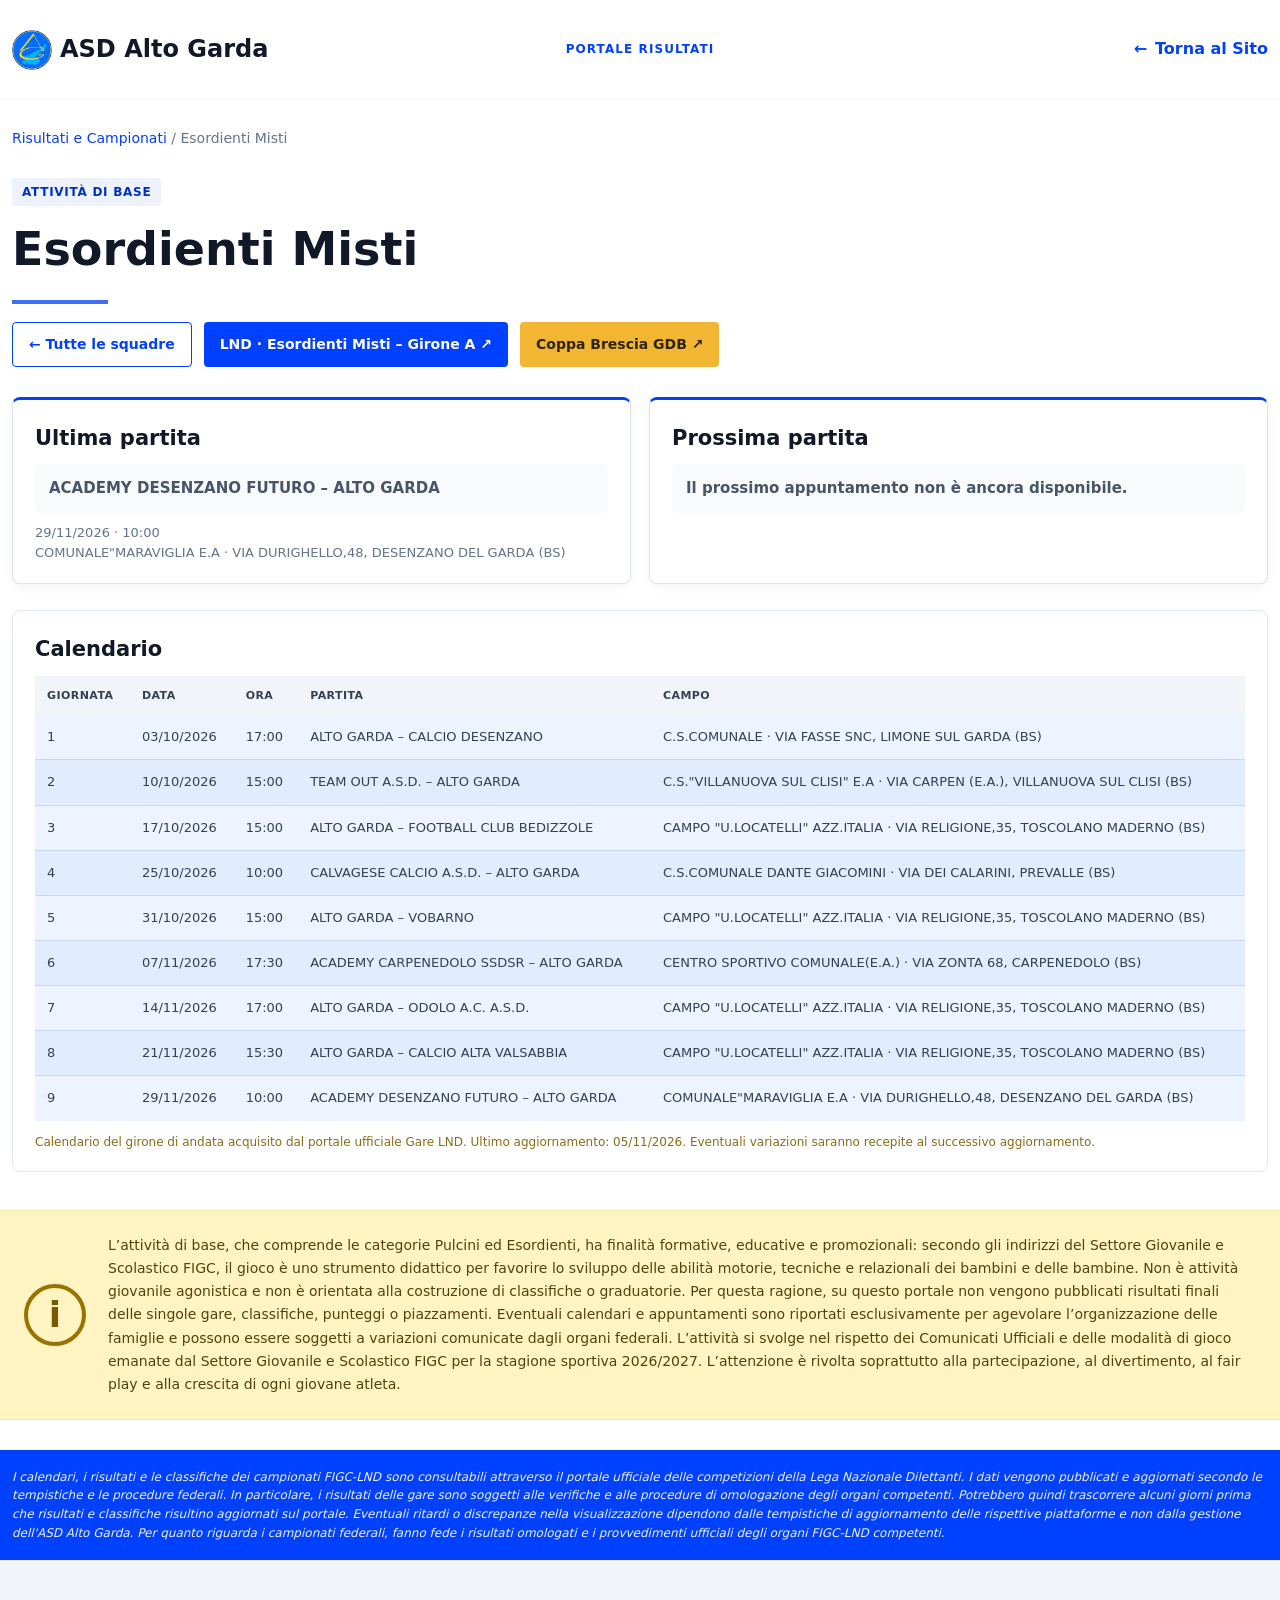
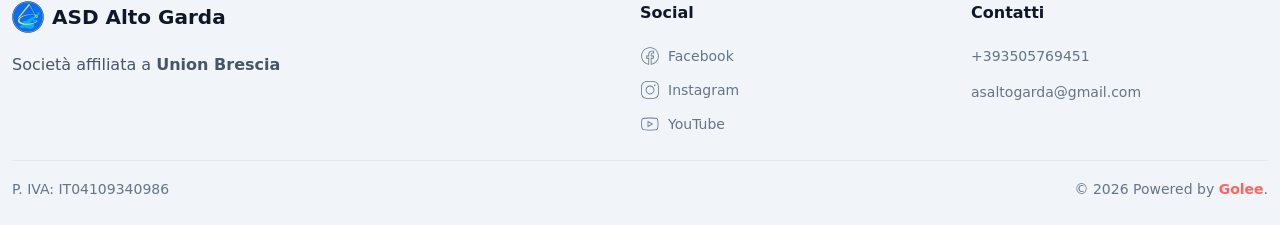
==== squadre/esordienti-misti/index.html @ dff2c65e "Add files via upload" ====
<!doctype html><html lang="it"><head><meta charset="utf-8"><meta name="viewport" content="width=device-width,initial-scale=1"><title>Risultati | ASD Alto Garda</title><link rel="icon" type="image/png" href="https://lh3.googleusercontent.com/v85UO1875G-aj8dECs23UeU0jsCBZZX70OP_PcHZRXrT7eEYKTVv2TqTTtoFzy5zbhVAI1ZQIYxRPo_2ZQeThbbR-cdQCiMTjUw=s64-c"><meta name="description" content="Calendario e risultati Esordienti Misti ASD Alto Garda"><link rel="stylesheet" href="../../style.css"></head><body>
<header class="site-header"><div class="container header-inner"><a class="brand" href="../../"><img src="../../assets/unnamed.png" alt="Logo ASD Alto Garda"><span>ASD Alto Garda</span></a><div class="portal-title">PORTALE RISULTATI</div><a class="back-to-site" href="https://asaltogarda.it/"><span aria-hidden="true">←</span> Torna al Sito</a></div></header>
<main class="container"><div class="breadcrumbs"><a href="../../">Risultati e Campionati</a> / Esordienti Misti</div><section class="team-hero"><span class="team-type">Attività di base</span><h1>Esordienti Misti</h1><div class="accent-line"></div><div class="action-links"><a class="action-link secondary" href="../../">← Tutte le squadre</a><a class="action-link" href="https://gare.lnd.it/competizione/lombardia?campionato=N2&girone=A&stagione=2026" target="_blank" rel="noopener">LND · Esordienti Misti – Girone A ↗</a><a class="action-link coppa-link" href="https://coppa-brescia.giornaledibrescia.it/coppa_brescia_2026-2027/esordienti_misti" target="_blank" rel="noopener">Coppa Brescia GDB ↗</a></div></section>


<section class="base-match-section" aria-label="Partite e calendario" data-lnd-team="esordienti-misti">
  <div class="base-match-grid">
    <article class="base-match-card">
      <h2>Ultima partita</h2>
      <div class="base-match-placeholder">Caricamento dati ufficiali LND…</div>
    </article>
    <article class="base-match-card next-match">
      <h2>Prossima partita</h2>
      <div class="base-match-placeholder">Caricamento dati ufficiali LND…</div>
    </article>
  </div>
  <section class="base-calendar">
    <div class="base-calendar-heading"><div><h2>Calendario</h2></div></div>
    <div class="base-table-wrap"><table class="base-fixture-table"><thead><tr><th>Giornata</th><th>Data</th><th>Ora</th><th>Partita</th><th>Campo</th></tr></thead><tbody>
      <tr><td colspan="5">Caricamento calendario ufficiale LND…</td></tr>
    </tbody></table></div>
    <p class="base-calendar-note">Dati ufficiali LND in caricamento.</p>
  </section>
</section>

<div class="notice base-activity-disclaimer">L’attività di base, che comprende le categorie Pulcini ed Esordienti, ha finalità formative, educative e promozionali: secondo gli indirizzi del Settore Giovanile e Scolastico FIGC, il gioco è uno strumento didattico per favorire lo sviluppo delle abilità motorie, tecniche e relazionali dei bambini e delle bambine. Non è attività giovanile agonistica e non è orientata alla costruzione di classifiche o graduatorie. Per questa ragione, su questo portale non vengono pubblicati risultati finali delle singole gare, classifiche, punteggi o piazzamenti. Eventuali calendari e appuntamenti sono riportati esclusivamente per agevolare l’organizzazione delle famiglie e possono essere soggetti a variazioni comunicate dagli organi federali. L’attività si svolge nel rispetto dei Comunicati Ufficiali e delle modalità di gioco emanate dal Settore Giovanile e Scolastico FIGC per la stagione sportiva 2026/2027. L’attenzione è rivolta soprattutto alla partecipazione, al divertimento, al fair play e alla crescita di ogni giovane atleta.</div>

</main>
<section class="info-band"><div class="container"><p class="disclaimer">I calendari, i risultati e le classifiche dei campionati FIGC-LND sono consultabili attraverso il portale ufficiale delle competizioni della Lega Nazionale Dilettanti. I dati vengono pubblicati e aggiornati secondo le tempistiche e le procedure federali. In particolare, i risultati delle gare sono soggetti alle verifiche e alle procedure di omologazione degli organi competenti. Potrebbero quindi trascorrere alcuni giorni prima che risultati e classifiche risultino aggiornati sul portale. Eventuali ritardi o discrepanze nella visualizzazione dipendono dalle tempistiche di aggiornamento delle rispettive piattaforme e non dalla gestione dell'ASD Alto Garda. Per quanto riguarda i campionati federali, fanno fede i risultati omologati e i provvedimenti ufficiali degli organi FIGC-LND competenti.</p></div></section><footer class="site-footer"><div class="container footer-container"><div class="footer-main"><div class="footer-brand-block"><a href="https://asaltogarda.it/" class="footer-brand"><img src="../../assets/unnamed.png" alt="ASD Alto Garda logo"><span>ASD Alto Garda</span></a><p class="footer-affiliation">Società affiliata a <a href="https://www.unionbrescia.com" target="_blank" rel="noopener">Union Brescia</a></p></div><div class="footer-column"><h2>Social</h2><div class="footer-social"><a href="https://www.facebook.com/p/ASD-ALTO-GARDA-100057223308792" target="_blank" rel="noopener"><svg xmlns="http://www.w3.org/2000/svg" x="0px" y="0px" class="h-5 w-5" viewBox="0 0 50 50"><path d="M 25 3 C 12.861562 3 3 12.861562 3 25 C 3 36.019135 11.127533 45.138355 21.712891 46.728516 L 22.861328 46.902344 L 22.861328 29.566406 L 17.664062 29.566406 L 17.664062 26.046875 L 22.861328 26.046875 L 22.861328 21.373047 C 22.861328 18.494965 23.551973 16.599417 24.695312 15.410156 C 25.838652 14.220896 27.528004 13.621094 29.878906 13.621094 C 31.758714 13.621094 32.490022 13.734993 33.185547 13.820312 L 33.185547 16.701172 L 30.738281 16.701172 C 29.349697 16.701172 28.210449 17.475903 27.619141 18.507812 C 27.027832 19.539724 26.84375 20.771816 26.84375 22.027344 L 26.84375 26.044922 L 32.966797 26.044922 L 32.421875 29.564453 L 26.84375 29.564453 L 26.84375 46.929688 L 27.978516 46.775391 C 38.71434 45.319366 47 36.126845 47 25 C 47 12.861562 37.138438 3 25 3 z M 25 5 C 36.057562 5 45 13.942438 45 25 C 45 34.729791 38.035799 42.731796 28.84375 44.533203 L 28.84375 31.564453 L 34.136719 31.564453 L 35.298828 24.044922 L 28.84375 24.044922 L 28.84375 22.027344 C 28.84375 20.989871 29.033574 20.060293 29.353516 19.501953 C 29.673457 18.943614 29.981865 18.701172 30.738281 18.701172 L 35.185547 18.701172 L 35.185547 12.009766 L 34.318359 11.892578 C 33.718567 11.811418 32.349197 11.621094 29.878906 11.621094 C 27.175808 11.621094 24.855567 12.357448 23.253906 14.023438 C 21.652246 15.689426 20.861328 18.170128 20.861328 21.373047 L 20.861328 24.046875 L 15.664062 24.046875 L 15.664062 31.566406 L 20.861328 31.566406 L 20.861328 44.470703 C 11.816995 42.554813 5 34.624447 5 25 C 5 13.942438 13.942438 5 25 5 z"></path></svg>Facebook</a><a href="https://www.instagram.com/asd_altogarda" target="_blank" rel="noopener"><svg xmlns="http://www.w3.org/2000/svg" x="0px" y="0px" class="h-5 w-5 " viewBox="0 0 50 50"><path d="M 16 3 C 8.8324839 3 3 8.8324839 3 16 L 3 34 C 3 41.167516 8.8324839 47 16 47 L 34 47 C 41.167516 47 47 41.167516 47 34 L 47 16 C 47 8.8324839 41.167516 3 34 3 L 16 3 z M 16 5 L 34 5 C 40.086484 5 45 9.9135161 45 16 L 45 34 C 45 40.086484 40.086484 45 34 45 L 16 45 C 9.9135161 45 5 40.086484 5 34 L 5 16 C 5 9.9135161 9.9135161 5 16 5 z M 37 11 A 2 2 0 0 0 35 13 A 2 2 0 0 0 37 15 A 2 2 0 0 0 39 13 A 2 2 0 0 0 37 11 z M 25 14 C 18.936712 14 14 18.936712 14 25 C 14 31.063288 18.936712 36 25 36 C 31.063288 36 36 31.063288 36 25 C 36 18.936712 31.063288 14 25 14 z M 25 16 C 29.982407 16 34 20.017593 34 25 C 34 29.982407 29.982407 34 25 34 C 20.017593 34 16 29.982407 16 25 C 16 20.017593 20.017593 16 25 16 z"></path></svg>Instagram</a><a href="https://www.youtube.com/@ASDAltoGarda" target="_blank" rel="noopener"><svg xmlns="http://www.w3.org/2000/svg" x="0px" y="0px" class="h-5 w-5" viewBox="0 0 50 50"><path d="M 24.402344 9 C 17.800781 9 11.601563 9.5 8.300781 10.199219 C 6.101563 10.699219 4.199219 12.199219 3.800781 14.5 C 3.402344 16.898438 3 20.5 3 25 C 3 29.5 3.398438 33 3.898438 35.5 C 4.300781 37.699219 6.199219 39.300781 8.398438 39.800781 C 11.902344 40.5 17.898438 41 24.5 41 C 31.101563 41 37.097656 40.5 40.597656 39.800781 C 42.800781 39.300781 44.699219 37.800781 45.097656 35.5 C 45.5 33 46 29.402344 46.097656 24.902344 C 46.097656 20.402344 45.597656 16.800781 45.097656 14.300781 C 44.699219 12.101563 42.800781 10.5 40.597656 10 C 37.097656 9.5 31 9 24.402344 9 Z M 24.402344 11 C 31.601563 11 37.398438 11.597656 40.199219 12.097656 C 41.699219 12.5 42.898438 13.5 43.097656 14.800781 C 43.699219 18 44.097656 21.402344 44.097656 24.902344 C 44 29.199219 43.5 32.699219 43.097656 35.199219 C 42.800781 37.097656 40.800781 37.699219 40.199219 37.902344 C 36.597656 38.601563 30.597656 39.097656 24.597656 39.097656 C 18.597656 39.097656 12.5 38.699219 9 37.902344 C 7.5 37.5 6.300781 36.5 6.101563 35.199219 C 5.300781 32.398438 5 28.699219 5 25 C 5 20.398438 5.402344 17 5.800781 14.902344 C 6.101563 13 8.199219 12.398438 8.699219 12.199219 C 12 11.5 18.101563 11 24.402344 11 Z M 19 17 L 19 33 L 33 25 Z M 21 20.402344 L 29 25 L 21 29.597656 Z"></path></svg>YouTube</a></div></div><div class="footer-column"><h2>Contatti</h2><ul><li><a href="tel:+393505769451">+393505769451</a></li><li><a href="mailto:asaltogarda@gmail.com">asaltogarda@gmail.com</a></li></ul></div></div><hr class="footer-rule"><div class="footer-bottom"><p>P. IVA: IT04109340986</p><span>© 2026 Powered by <a href="https://golee.it/?utm_source=golee&amp;utm_medium=golee-web&amp;utm_campaign=68527cfdc8f0acde360887cb" target="_blank" rel="noopener">Golee</a>.</span></div></div></footer><script src="../../assets/base-lnd.js" defer></script></body></html>
---- style.css ----
/* ASD Alto Garda - Portale risultati */
:root{--blue:#0041ff;--blue-dark:#0031c2;--violet:#1300ff;--ink:#111827;--muted:#64748b;--line:#e2e8f0;--soft:#f8fafc;--yellow:#ffd500;--cyan:#38a5e8;--green:#16a34a}*{box-sizing:border-box}html{scroll-behavior:smooth}body{margin:0;font-family:ui-sans-serif,system-ui,-apple-system,BlinkMacSystemFont,"Segoe UI",sans-serif;color:var(--ink);background:#fff;line-height:1.55}a{color:inherit;text-decoration:none}
.container{width:100%;max-width:100%;margin-left:auto;margin-right:auto;padding-left:12px;padding-right:12px}@media(min-width:640px){.container{max-width:640px}}@media(min-width:768px){.container{max-width:768px}}@media(min-width:1024px){.container{max-width:1024px}}@media(min-width:1280px){.container{max-width:1280px}}@media(min-width:1536px){.container{max-width:1536px}}
.site-header{height:100px;background:#fff;border-bottom:1px solid #f1f5f9}.header-inner{height:100%;display:grid;grid-template-columns:1fr auto 1fr;align-items:center;gap:20px}.brand{display:flex;align-items:center;gap:8px;font-size:18px;font-weight:700;white-space:nowrap}.brand img{width:auto;height:32px;object-fit:contain}.site-header .brand{justify-self:start}.portal-title{justify-self:center;color:var(--blue);font-size:12px;font-weight:800;letter-spacing:.09em;white-space:nowrap}.back-to-site{justify-self:end;display:inline-flex;align-items:center;gap:8px;color:var(--blue);font-weight:600;font-size:16px;white-space:nowrap;transition:color .2s}.back-to-site:hover{color:var(--blue-dark);text-decoration:underline}
.section{padding:44px 0 56px}.section-title{font-size:36px;line-height:1.2;margin:0 0 8px;font-weight:650}.accent-line{height:4px;width:96px;background:#3d6fff;margin:14px 0 18px}.section-subtitle{color:var(--muted);margin:0 0 30px;font-size:17px}.team-grid{display:grid;grid-template-columns:repeat(3,minmax(0,1fr));gap:20px}.team-card{border:1px solid var(--line);border-radius:5px;padding:22px;background:white;transition:.18s;display:flex;flex-direction:column;justify-content:space-between;min-height:142px}.team-card:hover{border-color:#93aafc;background:#f8faff;transform:translateY(-2px)}.team-card-heading{display:flex;align-items:center;gap:15px;min-width:0}.team-emblem{width:48px;height:48px;flex:0 0 48px;display:flex;align-items:center;justify-content:center;font-weight:800;font-size:17px}.circle-emblem{border:2px solid currentColor;border-radius:50%}.shield-emblem{color:var(--blue);clip-path:polygon(4% 0,96% 0,91% 70%,50% 100%,9% 70%);background:var(--blue);padding:3px}.shield-emblem span{background:#fff;clip-path:polygon(4% 0,96% 0,91% 70%,50% 100%,9% 70%);width:100%;height:100%;display:flex;align-items:center;justify-content:center}.team-card h2{font-size:20px;line-height:1.25;margin:4px 0 0;font-weight:650}.team-card .category{font-size:12px;text-transform:uppercase;letter-spacing:.07em;font-weight:800}.team-card .arrow{display:block;margin-top:17px;color:var(--blue);font-weight:700;font-size:14px}.team-card-dilettanti .category,.team-card-dilettanti .arrow{color:var(--blue)}.team-card-agonistica .category,.team-card-agonistica .circle-emblem,.team-card-agonistica .arrow{color:var(--cyan)}.team-card-base .category,.team-card-base .circle-emblem,.team-card-base .arrow{color:var(--green)}
.info-band{background:var(--blue);color:#fff;padding:18px 0}.info-band .disclaimer{margin:0;color:#eaf0ff;font-size:12px;line-height:1.55;font-style:italic;font-weight:400}.site-footer{background:#f1f5f9;border-top:1px solid #e2e8f0;margin-top:0}.footer-container{padding-top:40px;padding-bottom:24px}.footer-main{display:grid;grid-template-columns:minmax(0,2fr) minmax(150px,1fr) minmax(180px,1fr);gap:34px}.footer-brand{display:flex;align-items:center;gap:8px}.footer-brand img{width:auto;height:32px;object-fit:contain}.footer-brand span{font-size:20px;font-weight:600;color:#0f172a}.footer-affiliation{margin:20px 0 0;color:#475569}.footer-affiliation a{font-weight:600}.footer-column h2{font-size:16px;font-weight:600;color:#0f172a;margin:0 0 20px}.footer-social{display:flex;flex-direction:column;align-items:flex-start;gap:14px}.footer-social a{display:inline-flex;flex-direction:row;align-items:center;justify-content:flex-start;gap:8px;width:auto;color:#64748b;font-size:14px;line-height:20px}.footer-social a svg{display:block;width:20px!important;height:20px!important;min-width:20px;max-width:20px;flex:0 0 20px;overflow:visible}.footer-social a svg path{fill:currentColor}.footer-column li{display:flex;align-items:center;gap:7px;color:#64748b;font-size:14px}.social-icon{width:20px;height:20px;display:inline-flex;align-items:center;justify-content:center;color:#64748b;font-weight:700;font-size:16px}.footer-column ul{list-style:none;padding:0;margin:0;display:grid;gap:14px}.footer-column a:hover,.footer-affiliation a:hover,.footer-bottom a:hover{text-decoration:underline}.footer-rule{border:0;border-top:1px solid #e2e8f0;margin:26px 0 18px}.footer-bottom{display:flex;align-items:center;justify-content:space-between;gap:20px;color:#64748b;font-size:14px}.footer-bottom p{margin:0}.footer-bottom a{color:#fa6762;font-weight:600}
.breadcrumbs{font-size:14px;color:var(--muted);padding-top:28px}.breadcrumbs a{color:var(--blue)}.team-hero{padding:28px 0 22px}.team-hero h1{font-size:clamp(32px,4vw,46px);margin:8px 0}.team-type{display:inline-block;background:#eef2ff;color:var(--blue-dark);padding:5px 10px;border-radius:4px;font-size:12px;font-weight:700;text-transform:uppercase;letter-spacing:.06em}.content-panel{border:1px solid var(--line);border-radius:5px;padding:24px;margin:20px 0}.content-panel h2{font-size:23px;margin:0 0 8px}.muted{color:var(--muted)}.placeholder{background:#f8fafc;border:1px dashed #cbd5e1;border-radius:5px;padding:24px;color:#475569}.action-links{display:flex;flex-wrap:wrap;gap:12px;margin-top:18px}.action-link{display:inline-flex;align-items:center;justify-content:center;background:var(--blue);color:white;padding:11px 16px;border-radius:4px;font-weight:700;font-size:14px}.action-link.secondary{background:#fff;color:var(--blue);border:1px solid var(--blue)}.notice{border-left:4px solid var(--yellow);background:#fffbeb;padding:14px 16px;color:#5b4a12;font-size:14px}
@media(min-width:640px){.brand{font-size:24px}.brand img{height:40px}.footer-brand img{height:32px}}@media(max-width:900px){.team-grid{grid-template-columns:repeat(2,minmax(0,1fr))}}@media(max-width:680px){.site-header{height:78px}.header-inner{gap:8px;grid-template-columns:1fr auto 1fr}.site-header .brand{gap:6px;font-size:15px}.site-header .brand img{height:30px}.portal-title{font-size:9px;letter-spacing:.04em}.back-to-site{font-size:12px;gap:4px}.section{padding:34px 0 44px}.section-title{font-size:28px}.section-subtitle{font-size:15px}.team-grid{grid-template-columns:1fr;gap:14px}.team-card{min-height:120px;padding:18px}.team-card h2{font-size:19px}.footer-main{grid-template-columns:1fr;gap:28px}.footer-bottom{align-items:flex-start;flex-direction:column;gap:8px}.content-panel{padding:18px}}@media(max-width:380px){.site-header .brand{font-size:13px}.site-header .brand img{height:26px}.portal-title{font-size:8px}.back-to-site{font-size:11px}}

/* Aggiornamento widget TuttoCampo e collegamenti campionati */
.action-link.coppa-link{background:#f2b632;color:#302300}
.action-link.coppa-link:hover{background:#dfa51f}
.widget-grid{display:grid;grid-template-columns:repeat(2,minmax(0,1fr));gap:20px;margin:20px 0 28px}
.widget-card{min-width:0;border:1px solid var(--line);border-radius:5px;padding:16px;background:#fff;overflow:hidden}
.widget-card h2{font-size:19px;margin:0 0 12px;color:var(--text)}
.widget-card iframe{display:block;width:100%;max-width:620px;margin:0 auto;border:0}
.widget-card:nth-child(n+3){grid-column:span 1}
@media(max-width:680px){.widget-grid{grid-template-columns:1fr;gap:16px}.widget-card{padding:12px}.widget-card iframe{max-width:100%}}

/* Widget TuttoCampo: maggiore area utile e adattamento alle schede */
.widget-card{overflow:visible}
.widget-card iframe{width:100%;max-width:620px}
@media(max-width:680px){.widget-card iframe{width:100%;max-width:100%}}


/* Rifinitura schede widget: contenitori più compatti, senza spazio laterale superfluo */
.widget-grid{grid-template-columns:repeat(2,minmax(0,620px));justify-content:center;gap:16px;margin:16px 0 24px}
.widget-card{width:100%;max-width:620px;padding:10px}
.widget-card h2{margin:0 0 8px;font-size:18px}
.widget-card iframe{max-width:100%}
@media(max-width:680px){.widget-grid{grid-template-columns:minmax(0,1fr);gap:12px}.widget-card{max-width:100%;padding:9px}.widget-card h2{margin-bottom:6px;font-size:17px}}

/* Banner informativo attività di base: fascia a tutta larghezza, separata dal disclaimer federale */
.base-activity-disclaimer{
  display:flex;
  align-items:center;
  gap:22px;
  width:100vw;
  max-width:100vw;
  margin:34px calc(50% - 50vw) 30px;
  padding:24px max(24px, calc((100vw - 1400px)/2));
  border:0;
  border-radius:0;
  border-left:0;
  background:#fff4c2;
  color:#55420a;
  font-size:14px;
  line-height:1.65;
  box-shadow:inset 0 1px 0 rgba(180,130,0,.12),inset 0 -1px 0 rgba(180,130,0,.12);
}
.base-activity-disclaimer::before{
  content:"i";
  display:flex;
  align-items:center;
  justify-content:center;
  flex:0 0 54px;
  width:54px;
  height:54px;
  border:4px solid #9a7200;
  border-radius:50%;
  color:#795900;
  font-family:ui-sans-serif,system-ui,sans-serif;
  font-size:36px;
  line-height:1;
  font-weight:800;
}
@media(max-width:640px){
  .base-activity-disclaimer{gap:14px;padding:20px 18px;margin-top:28px;margin-bottom:26px;font-size:13px;}
  .base-activity-disclaimer::before{flex-basis:44px;width:44px;height:44px;border-width:3px;font-size:29px;}
}

/* Ultima rifinitura: riquadri appena più grandi degli iframe */
.widget-grid{
  grid-template-columns:repeat(2,minmax(0,640px));
  justify-content:center;
  gap:16px;
}
.widget-card{
  width:fit-content;
  max-width:100%;
  justify-self:center;
  padding:8px;
}
.widget-card iframe{
  display:block;
  width:620px;
  max-width:100%;
  margin:0 auto;
}
@media(max-width:680px){
  .widget-grid{grid-template-columns:minmax(0,1fr);gap:12px}
  .widget-card{width:100%;max-width:100%;padding:8px}
  .widget-card iframe{width:100%;max-width:100%}
}


/* Attività di base: riepilogo gare e calendario dimostrativo */
.base-match-section{margin:8px 0 38px}
.base-match-grid{display:grid;grid-template-columns:repeat(2,minmax(0,1fr));gap:18px;margin-bottom:26px}
.base-match-card{min-width:0;border:1px solid #dbe3ee;border-radius:8px;padding:20px 22px;background:#fff;box-shadow:0 3px 12px rgba(15,23,42,.045)}
.base-match-card.next-match{border-top:3px solid var(--green)}
.base-match-card:not(.next-match){border-top:3px solid var(--blue)}
.base-match-label{display:block;color:#64748b;font-size:11px;font-weight:800;letter-spacing:.09em}
.base-match-card h2,.base-calendar h2{margin:5px 0 12px;font-size:21px;line-height:1.25;color:#111827}
.base-match-placeholder{padding:13px 14px;border-radius:5px;background:#f8fafc;color:#475569;font-size:15px;font-weight:700}
.base-match-meta{margin:10px 0 0;color:#64748b;font-size:13px}
.base-calendar{border:1px solid #e2e8f0;border-radius:8px;padding:20px 22px;background:#fff}
.base-calendar-heading{display:flex;align-items:flex-end;justify-content:space-between;gap:16px;margin-bottom:14px}
.base-calendar-heading h2{margin-bottom:0}
.demo-tag{display:inline-block;padding:5px 8px;border-radius:4px;background:#fff4c2;color:#765700;font-size:10px;font-weight:800;letter-spacing:.04em;white-space:nowrap}
.base-table-wrap{width:100%;overflow-x:auto;-webkit-overflow-scrolling:touch}
.base-fixture-table{width:100%;border-collapse:collapse;text-align:left;font-size:13px;min-width:580px}
.base-fixture-table th{padding:11px 12px;background:#f1f5f9;color:#334155;font-size:11px;text-transform:uppercase;letter-spacing:.04em;font-weight:800}
.base-fixture-table td{padding:12px;border-bottom:1px solid #e8edf3;color:#334155}
.base-fixture-table tbody tr:last-child td{border-bottom:0}
.base-fixture-table td:nth-child(1),.base-fixture-table td:nth-child(2),.base-fixture-table td:nth-child(3){white-space:nowrap}
.base-calendar-note{margin:12px 0 0;color:#8a6b16;font-size:12px}
@media(max-width:680px){
 .site-header{height:auto;min-height:94px}
 .header-inner{min-height:94px;padding-top:10px;padding-bottom:10px;grid-template-columns:minmax(0,1fr) auto;grid-template-rows:auto auto;gap:5px 10px}
 .site-header .brand{grid-column:1;grid-row:1;font-size:15px;gap:6px}
 .site-header .brand img{height:30px}
 .back-to-site{grid-column:2;grid-row:1;font-size:12px;gap:4px}
 .portal-title{grid-column:1 / -1;grid-row:2;justify-self:start;font-size:10px;letter-spacing:.08em;white-space:normal;max-width:130px;line-height:1.2}
 .base-match-grid{grid-template-columns:1fr;gap:12px;margin-bottom:18px}
 .base-match-card{padding:17px 16px}
 .base-match-card h2,.base-calendar h2{font-size:19px}
 .base-calendar{padding:17px 14px}
 .base-calendar-heading{align-items:flex-start;flex-direction:column;gap:8px}
 .demo-tag{white-space:normal}
}


/* Ultima rifinitura richiesta: disposizione compatta dei widget agonistici */
@media(min-width:1100px){
  .widget-grid{
    display:grid;
    grid-template-columns:repeat(3,minmax(0,1fr));
    grid-template-rows:auto auto;
    grid-template-areas:"last next standings" "results scorers standings";
    align-items:stretch;
    gap:14px;
    max-width:1800px;
    margin:16px auto 24px;
  }
  .widget-card{
    width:100%;
    max-width:none;
    min-width:0;
    padding:6px;
    justify-self:stretch;
    align-self:stretch;
    border:1px solid var(--line);
    border-radius:8px;
    background:#fff;
    overflow:hidden;
  }
  .widget-card h2{font-size:17px;margin:0 0 6px;padding:0 3px}
  .widget-card:nth-child(1){grid-area:last}
  .widget-card:nth-child(2){grid-area:next}
  .widget-card:nth-child(3){grid-area:results}
  .widget-card:nth-child(4){grid-area:standings;}
  .widget-card:nth-child(5){grid-area:scorers}
  .widget-card iframe{
    width:100%;
    max-width:100%;
    margin:0 auto;
    border:0;
    border-radius:7px;
    display:block;
  }
  .widget-card:nth-child(1) iframe,.widget-card:nth-child(2) iframe{height:350px}
  .widget-card:nth-child(3) iframe{height:600px}
  .widget-card:nth-child(4) iframe{height:1000px}
  .widget-card:nth-child(5) iframe{height:700px}
}
@media(min-width:681px) and (max-width:1099px){
  .widget-grid{grid-template-columns:repeat(2,minmax(0,1fr));gap:14px}
  .widget-card{width:100%;max-width:100%;padding:7px;border-radius:8px;overflow:hidden}
  .widget-card iframe{width:100%;max-width:100%;border-radius:7px}
}
@media(max-width:680px){
  .widget-grid{grid-template-columns:minmax(0,1fr);gap:12px}
  .widget-card{width:100%;max-width:100%;padding:7px;border-radius:8px;overflow:hidden}
  .widget-card iframe{width:100%;max-width:100%;border-radius:7px}
}

/* Attività di base: box e righe del calendario tutti nella stessa tonalità blu */
.base-match-card{border-top:3px solid var(--blue)!important}
.base-fixture-table tbody tr:nth-child(odd){background:#eef4ff}
.base-fixture-table tbody tr:nth-child(even){background:#e2ecff}
.base-fixture-table tbody tr:hover{background:#d5e3ff}
.base-fixture-table td{border-bottom:1px solid #c8d8f5}
.base-activity-disclaimer{margin-top:28px}
@media(max-width:680px){.base-activity-disclaimer{margin-top:22px}}


/* Rifinitura finale widget agonistici: proporzioni uniformi e spazi più compatti */
@media(min-width:1100px){
  .widget-grid{align-items:stretch;column-gap:14px;row-gap:12px}
  .widget-card{padding:6px;border-radius:8px;overflow:hidden;min-width:0}
  .widget-card h2{font-size:16px;line-height:1.25;margin:0 0 5px;padding:0 2px}
  .widget-card iframe{display:block;width:100%;max-width:100%;margin:0;border:0;border-radius:7px;overflow:hidden}
  .widget-card:nth-child(1) iframe,
  .widget-card:nth-child(2) iframe{height:260px}
}
@media(min-width:681px) and (max-width:1099px){
  .widget-card{border-radius:8px;overflow:hidden}
  .widget-card iframe{border-radius:7px;display:block}
}
@media(max-width:680px){
  .widget-card{border-radius:8px;overflow:hidden}
  .widget-card iframe{border-radius:7px;display:block}
}

/* Layout agonistiche: due partite a tutta larghezza sopra, tre widget sotto */
@media(min-width:1100px){
  .widget-grid{
    display:grid;
    grid-template-columns:repeat(6,minmax(0,1fr));
    grid-template-areas:
      "last last last next next next"
      "standings standings results results scorers scorers";
    grid-template-rows:auto auto;
    align-items:stretch;
    column-gap:14px;
    row-gap:14px;
    max-width:1800px;
    margin:16px auto 24px;
  }
  .widget-card{min-width:0;width:100%;max-width:none;padding:6px;border:1px solid var(--line);border-radius:8px;background:#fff;overflow:hidden}
  .widget-card h2{font-size:16px;line-height:1.25;margin:0 0 5px;padding:0 2px}
  .widget-card:nth-child(1){grid-area:last}
  .widget-card:nth-child(2){grid-area:next}
  .widget-card:nth-child(3){grid-area:results}
  .widget-card:nth-child(4){grid-area:standings}
  .widget-card:nth-child(5){grid-area:scorers}
  .widget-card iframe{display:block;width:100%;max-width:100%;margin:0;border:0;border-radius:7px;overflow:hidden}
  /* Stessa altezza per le due partite, con margine per tutti i marcatori */
  .widget-card:nth-child(1) iframe,.widget-card:nth-child(2) iframe{height:320px}
  /* Altezze complete dei widget inferiori: evitare il taglio dei contenuti */
  .widget-card:nth-child(3) iframe{height:744px}
  .widget-card:nth-child(4) iframe{height:992px}
  .widget-card:nth-child(5) iframe{height:868px}
}


/* Correzione dimensioni riga inferiore: widget compatti, non stirati */
@media(min-width:1100px){
  .widget-grid{
    grid-template-areas:
      "last last last next next next"
      "standings standings results results scorers scorers";
    align-items:start;
    row-gap:14px;
  }
  .widget-card{
    align-self:start;
    height:auto;
  }
  .widget-card:nth-child(1) iframe,
  .widget-card:nth-child(2) iframe{height:320px}
  /* Dimensioni native dei widget TuttoCampo, senza ingrandimenti proporzionali */
  .widget-card:nth-child(3) iframe{height:600px}
  .widget-card:nth-child(4) iframe{height:800px}
  .widget-card:nth-child(5) iframe{height:700px}
}

/* Rifinitura precisa desktop: altezze aderenti al contenuto visibile dei widget */
@media(min-width:1100px){
  .widget-card:nth-child(1) iframe,
  .widget-card:nth-child(2) iframe{height:300px}
  .widget-card:nth-child(3) iframe{height:440px}
  .widget-card:nth-child(4) iframe{height:545px}
  .widget-card:nth-child(5) iframe{height:625px}
  .widget-card{align-self:start;height:auto}
}

/* Dimensioni finali iframe agonistiche: contenuti completi senza tagli */
@media(min-width:1100px){
  .widget-card:nth-child(1) iframe,
  .widget-card:nth-child(2) iframe{height:310px}
  .widget-card:nth-child(3) iframe{height:600px}
  .widget-card:nth-child(4) iframe{height:800px}
  .widget-card:nth-child(5) iframe{height:700px}
  .widget-card{align-self:start;height:auto}
}
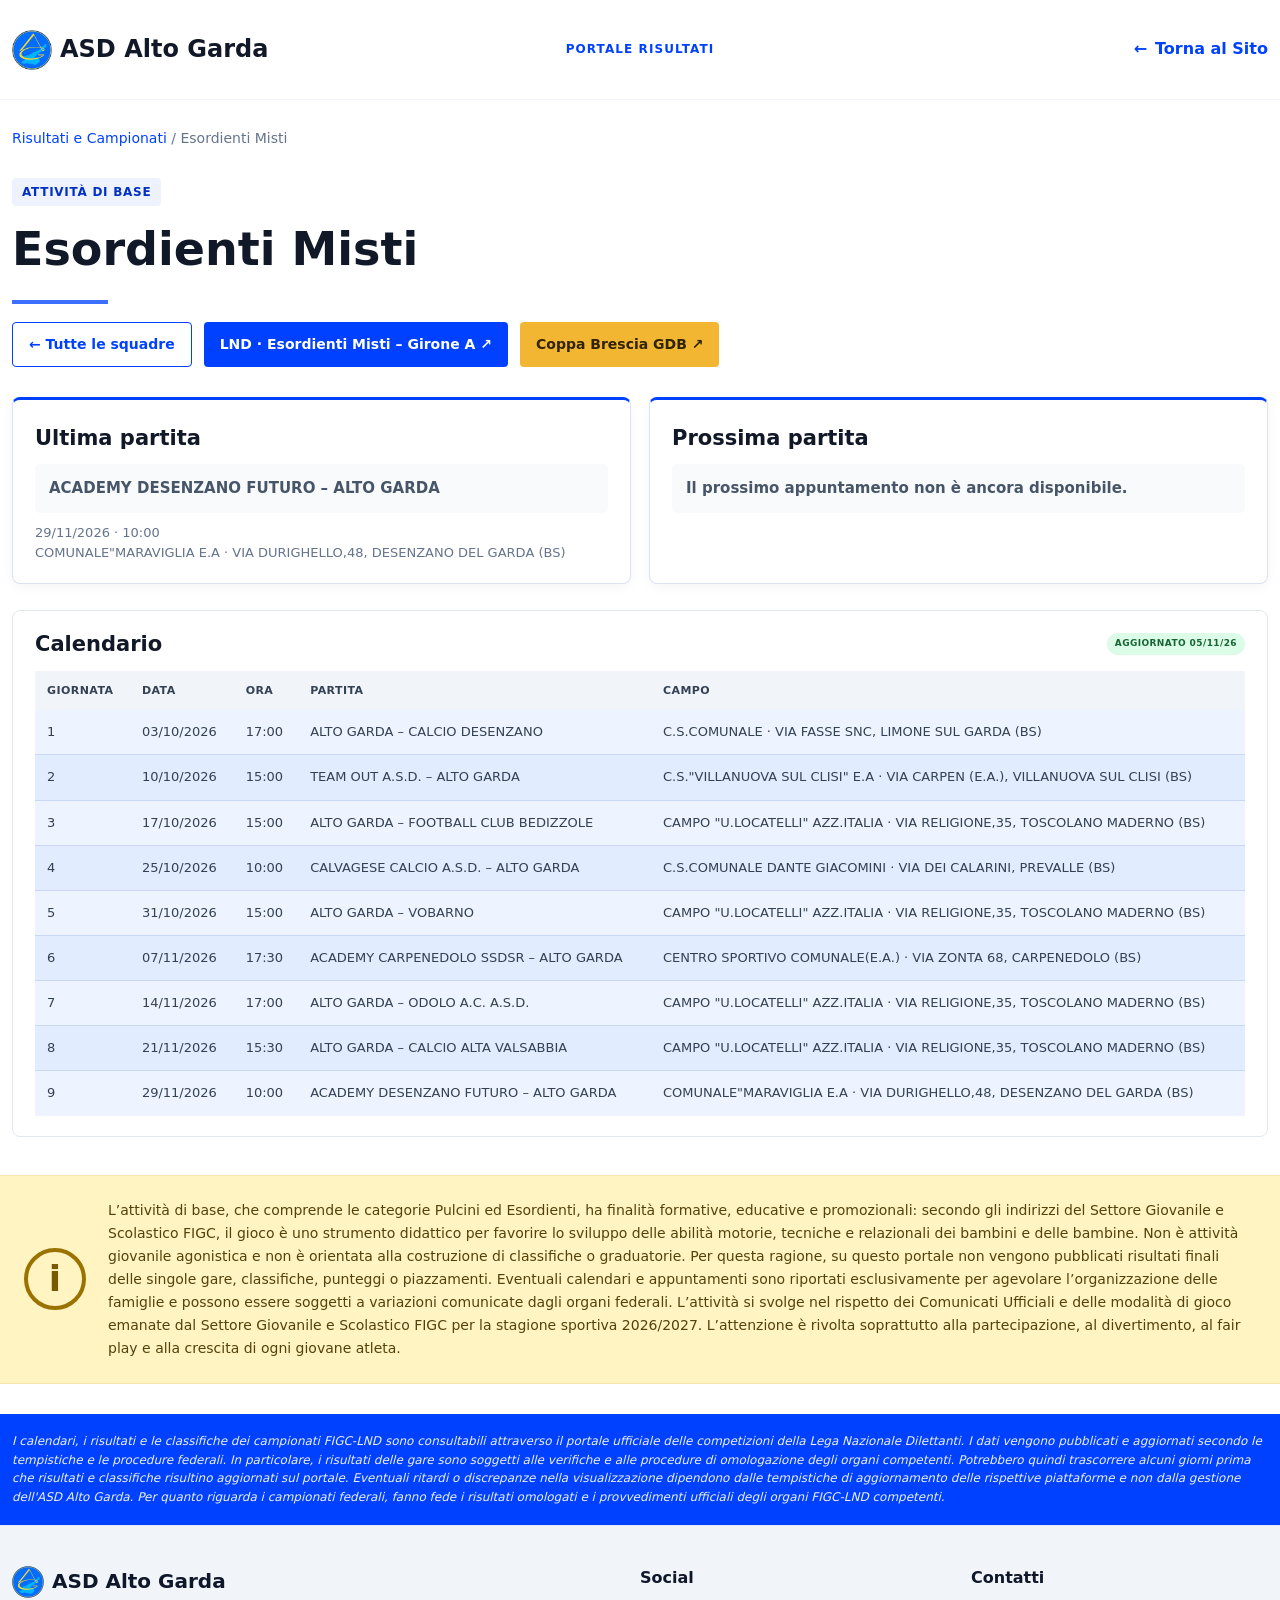
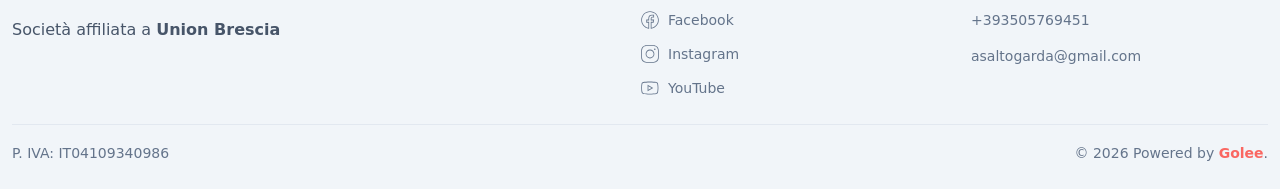
==== commit 3a8a6011: "Add files via upload" ====
--- a/squadre/esordienti-misti/index.html
+++ b/squadre/esordienti-misti/index.html
@@ -15,11 +15,10 @@
     </article>
   </div>
   <section class="base-calendar">
-    <div class="base-calendar-heading"><div><h2>Calendario</h2></div></div>
+    <div class="base-calendar-heading" style="display:flex;align-items:center;justify-content:space-between;gap:12px;flex-wrap:wrap;margin-bottom:14px"><h2 style="margin:0">Calendario</h2><span class="base-calendar-badge" style="display:inline-block;padding:4px 8px;border-radius:999px;background:#dcfce7;color:#166534;font-size:9px;font-weight:800;letter-spacing:.045em;white-space:nowrap">AGGIORNAMENTO…</span></div>
     <div class="base-table-wrap"><table class="base-fixture-table"><thead><tr><th>Giornata</th><th>Data</th><th>Ora</th><th>Partita</th><th>Campo</th></tr></thead><tbody>
       <tr><td colspan="5">Caricamento calendario ufficiale LND…</td></tr>
     </tbody></table></div>
-    <p class="base-calendar-note">Dati ufficiali LND in caricamento.</p>
   </section>
 </section>
 
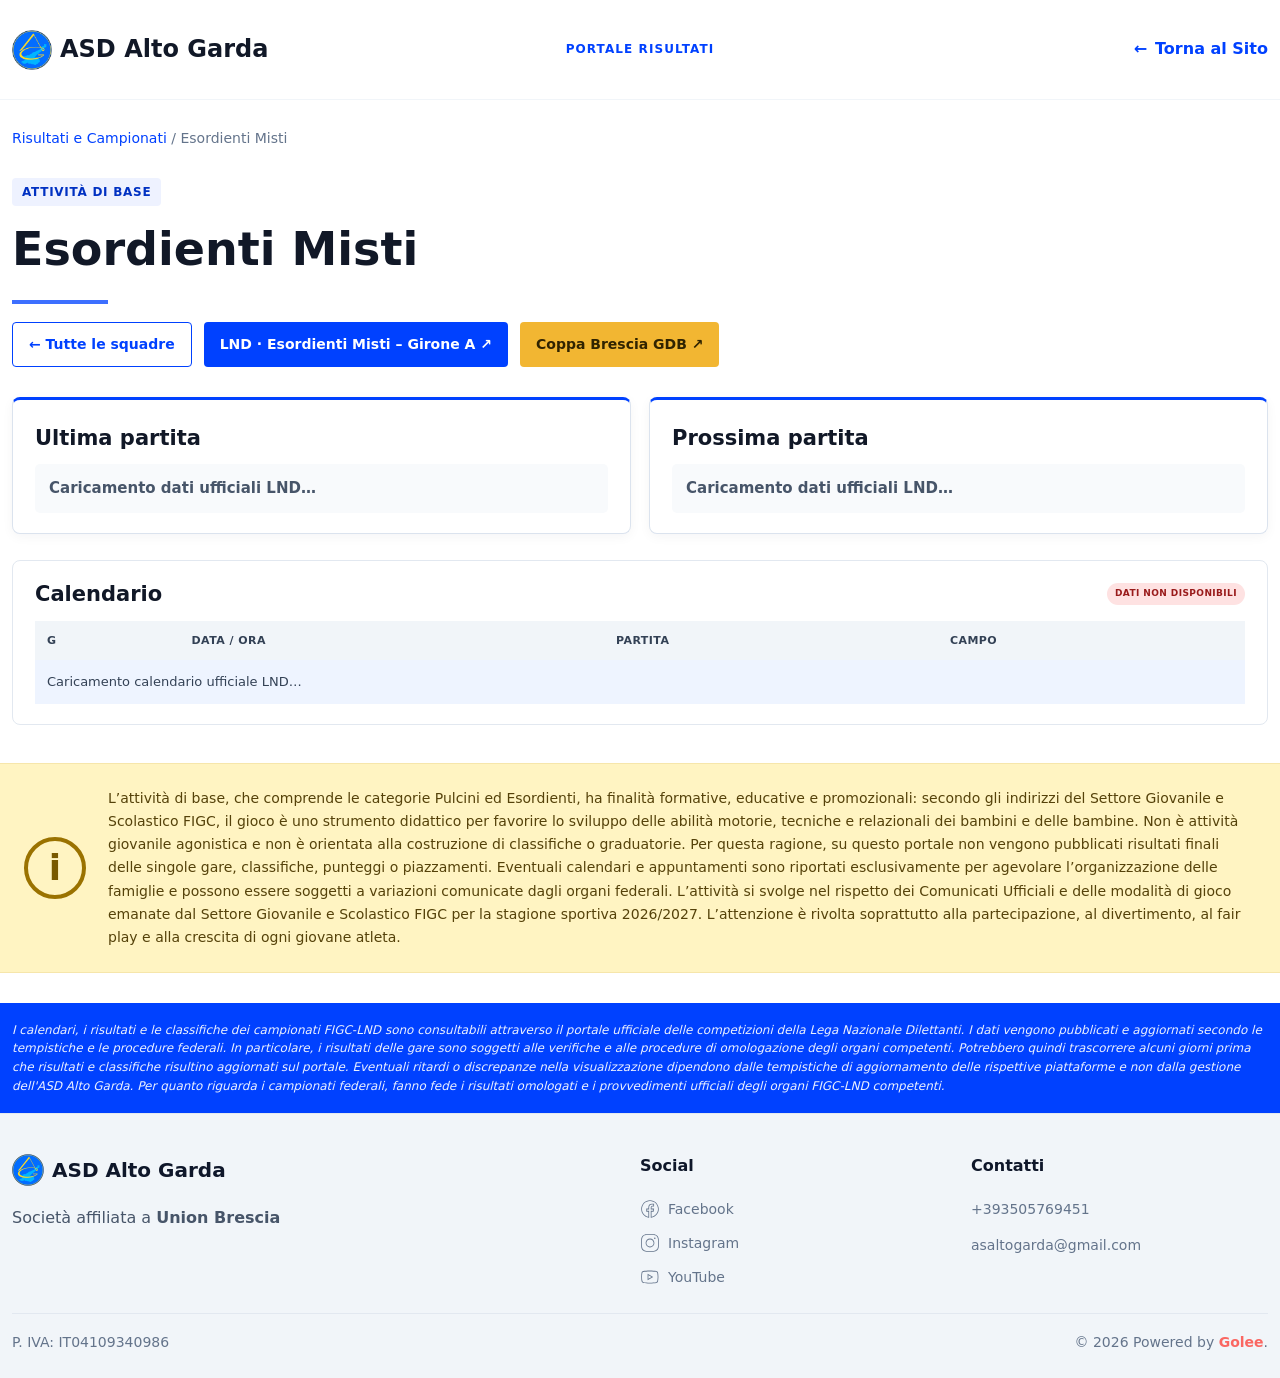
==== commit 999c9748: "Add files via upload" ====
--- a/squadre/esordienti-misti/index.html
+++ b/squadre/esordienti-misti/index.html
@@ -16,7 +16,7 @@
   </div>
   <section class="base-calendar">
     <div class="base-calendar-heading" style="display:flex;align-items:center;justify-content:space-between;gap:12px;flex-wrap:wrap;margin-bottom:14px"><h2 style="margin:0">Calendario</h2><span class="base-calendar-badge" style="display:inline-block;padding:4px 8px;border-radius:999px;background:#dcfce7;color:#166534;font-size:9px;font-weight:800;letter-spacing:.045em;white-space:nowrap">AGGIORNAMENTO…</span></div>
-    <div class="base-table-wrap"><table class="base-fixture-table"><thead><tr><th>Giornata</th><th>Data</th><th>Ora</th><th>Partita</th><th>Campo</th></tr></thead><tbody>
+    <div class="base-table-wrap"><table class="base-fixture-table"><thead><tr><th>G</th><th>Data / Ora</th><th>Partita</th><th>Campo</th></tr></thead><tbody>
       <tr><td colspan="5">Caricamento calendario ufficiale LND…</td></tr>
     </tbody></table></div>
   </section>
--- a/style.css
+++ b/style.css
@@ -285,3 +285,40 @@
   .widget-card:nth-child(5) iframe{height:700px}
   .widget-card{align-self:start;height:auto}
 }
+
+/* Rifinitura mobile richiesta: header compatto, schede senza riquadri e calendari leggibili */
+@media(max-width:680px){
+  .site-header{height:72px;min-height:72px}
+  .header-inner{height:72px;min-height:72px;padding-top:0;padding-bottom:0;grid-template-columns:minmax(0,1fr) auto;grid-template-rows:1fr;gap:8px}
+  .site-header .brand{grid-column:1;grid-row:1;font-size:15px;gap:7px}
+  .site-header .brand img{height:30px}
+  .portal-title{display:none}
+  .back-to-site{grid-column:2;grid-row:1;font-size:12px;white-space:nowrap}
+  .team-type,.team-card .category{display:none!important}
+  .team-hero{padding:14px 0 10px}
+  .team-hero h1{font-size:27px;margin:2px 0 5px}
+  .team-hero .accent-line{margin:8px 0 10px}
+  .action-links{display:flex;flex-wrap:wrap;gap:6px;margin-top:10px;align-items:center}
+  .action-link{font-size:11px;line-height:1.15;padding:8px 9px;min-height:32px;white-space:nowrap}
+  .action-link.secondary{order:0}
+  .action-link:not(.secondary){order:1}
+  .action-link[href*="gare.lnd.it"]{font-size:0;padding:8px 10px}
+  .action-link[href*="gare.lnd.it"]::after{content:"Link LND ↗";font-size:11px}
+  .widget-grid{display:block;margin:12px 0 20px;gap:0}
+  .widget-card{display:contents!important}
+  .widget-card h2{display:block;margin:14px 0 5px;padding:0 2px;font-size:16px;line-height:1.25}
+  .widget-card iframe{display:block;width:100%!important;max-width:100%!important;margin:0 0 14px!important;border:0!important;border-radius:0!important}
+  .base-calendar{padding:12px 8px;border-radius:6px}
+  .base-calendar-heading{flex-direction:row!important;align-items:center!important;justify-content:space-between!important;gap:6px!important;margin-bottom:8px!important}
+  .base-calendar-heading h2{font-size:19px!important}
+  .base-fixture-table{width:100%;min-width:0!important;table-layout:fixed;font-size:11px}
+  .base-fixture-table th{padding:7px 4px;font-size:9px;letter-spacing:0}
+  .base-fixture-table td{padding:8px 4px;font-size:10px;line-height:1.3;overflow-wrap:anywhere}
+  .base-fixture-table th:nth-child(1),.base-fixture-table td:nth-child(1){width:8%;text-align:center;white-space:nowrap}
+  .base-fixture-table th:nth-child(2),.base-fixture-table td:nth-child(2){width:21%;white-space:normal}
+  .base-fixture-table th:nth-child(3),.base-fixture-table td:nth-child(3){width:43%}
+  .base-fixture-table th:nth-child(4),.base-fixture-table td:nth-child(4){width:28%}
+  .fixture-time{display:block;font-size:10px;font-weight:700;color:#64748b;margin-top:2px}
+  .fixture-match{font-weight:650}
+  .fixture-field{font-size:9px!important;color:#64748b!important}
+}
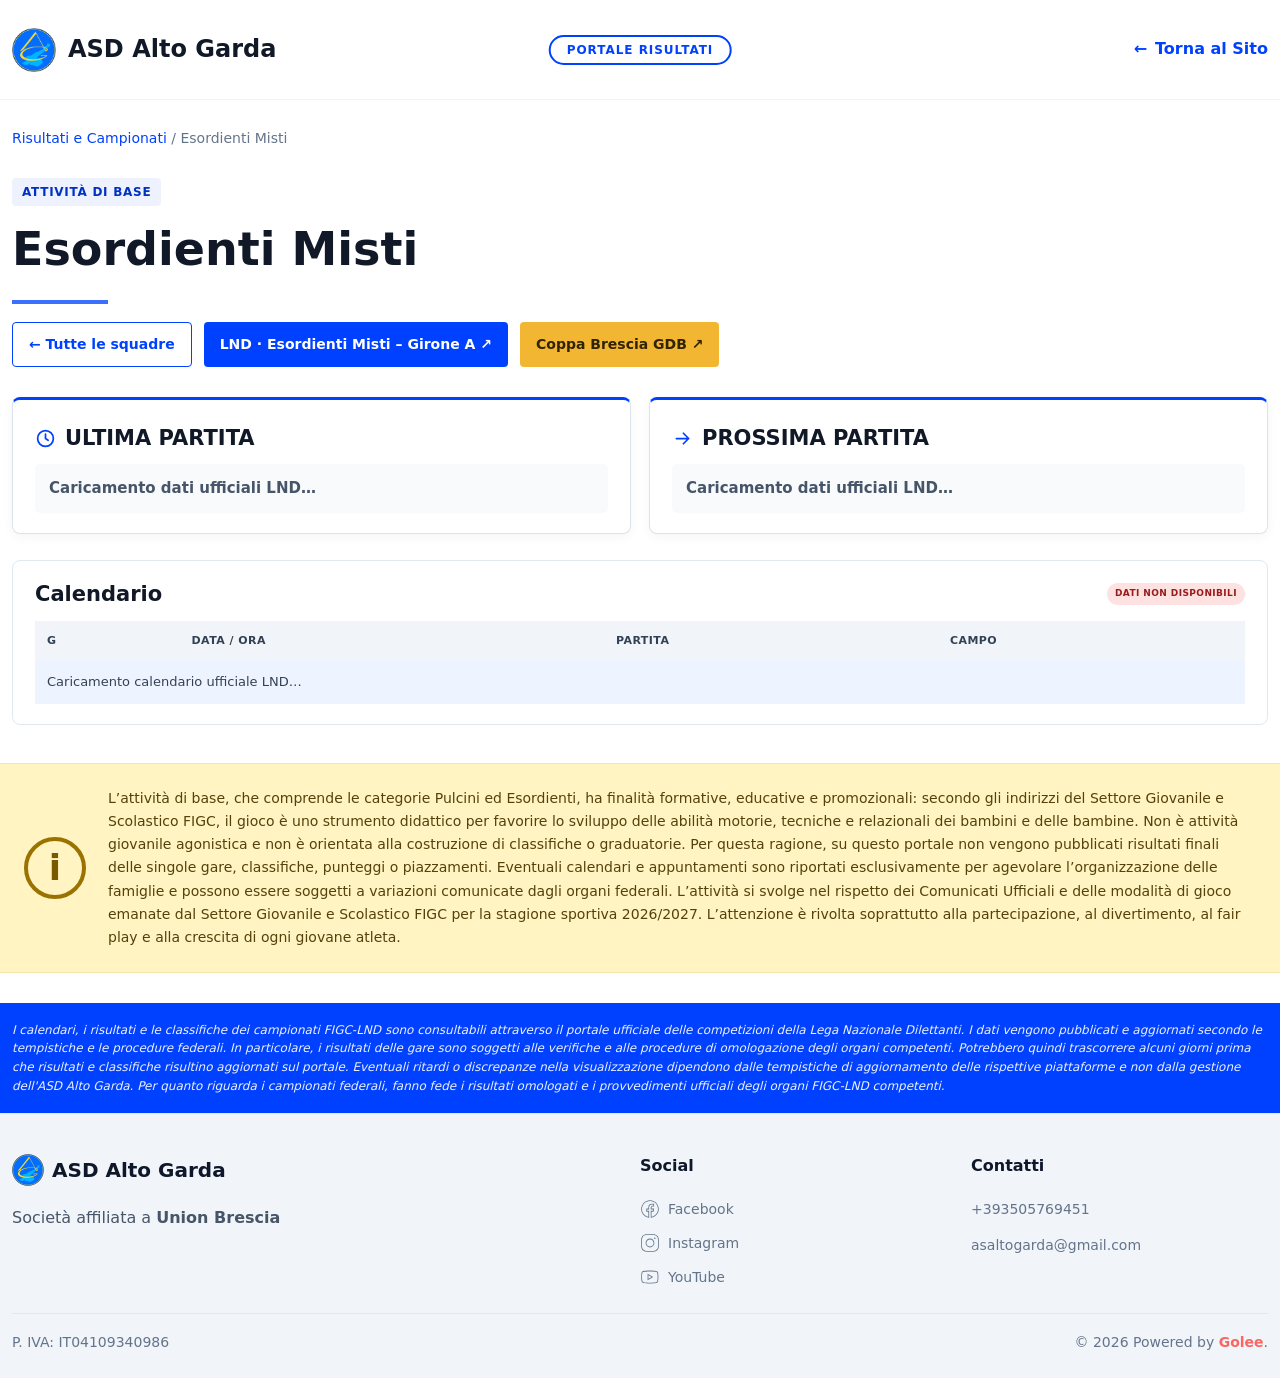
==== commit 806d33b6: "Add files via upload" ====
--- a/squadre/esordienti-misti/index.html
+++ b/squadre/esordienti-misti/index.html
@@ -1,16 +1,16 @@
 <!doctype html><html lang="it"><head><meta charset="utf-8"><meta name="viewport" content="width=device-width,initial-scale=1"><title>Risultati | ASD Alto Garda</title><link rel="icon" type="image/png" href="https://lh3.googleusercontent.com/v85UO1875G-aj8dECs23UeU0jsCBZZX70OP_PcHZRXrT7eEYKTVv2TqTTtoFzy5zbhVAI1ZQIYxRPo_2ZQeThbbR-cdQCiMTjUw=s64-c"><meta name="description" content="Calendario e risultati Esordienti Misti ASD Alto Garda"><link rel="stylesheet" href="../../style.css"></head><body>
-<header class="site-header"><div class="container header-inner"><a class="brand" href="../../"><img src="../../assets/unnamed.png" alt="Logo ASD Alto Garda"><span>ASD Alto Garda</span></a><div class="portal-title">PORTALE RISULTATI</div><a class="back-to-site" href="https://asaltogarda.it/"><span aria-hidden="true">←</span> Torna al Sito</a></div></header>
+<header class="site-header"><div class="container header-inner"><a class="brand" href="../../"><img src="../../assets/unnamed.png" alt="Logo ASD Alto Garda"><span>ASD Alto Garda</span></a><div class="portal-title"><span class="portal-title-desktop">PORTALE RISULTATI</span><span class="portal-title-mobile">RISULTATI</span></div><a class="back-to-site" href="https://asaltogarda.it/"><span aria-hidden="true">←</span> Torna al Sito</a></div></header>
 <main class="container"><div class="breadcrumbs"><a href="../../">Risultati e Campionati</a> / Esordienti Misti</div><section class="team-hero"><span class="team-type">Attività di base</span><h1>Esordienti Misti</h1><div class="accent-line"></div><div class="action-links"><a class="action-link secondary" href="../../">← Tutte le squadre</a><a class="action-link" href="https://gare.lnd.it/competizione/lombardia?campionato=N2&girone=A&stagione=2026" target="_blank" rel="noopener">LND · Esordienti Misti – Girone A ↗</a><a class="action-link coppa-link" href="https://coppa-brescia.giornaledibrescia.it/coppa_brescia_2026-2027/esordienti_misti" target="_blank" rel="noopener">Coppa Brescia GDB ↗</a></div></section>
 
 
 <section class="base-match-section" aria-label="Partite e calendario" data-lnd-team="esordienti-misti">
   <div class="base-match-grid">
     <article class="base-match-card">
-      <h2>Ultima partita</h2>
+      <h2><svg class="section-icon" viewBox="0 0 24 24" aria-hidden="true" fill="none" stroke="currentColor" stroke-width="2" stroke-linecap="round" stroke-linejoin="round"><circle cx="12" cy="12" r="9"/><path d="M12 7v5l3 2"/></svg>ULTIMA PARTITA</h2>
       <div class="base-match-placeholder">Caricamento dati ufficiali LND…</div>
     </article>
     <article class="base-match-card next-match">
-      <h2>Prossima partita</h2>
+      <h2><svg class="section-icon" viewBox="0 0 24 24" aria-hidden="true" fill="none" stroke="currentColor" stroke-width="2" stroke-linecap="round" stroke-linejoin="round"><path d="M5 12h14M13 6l6 6-6 6"/></svg>PROSSIMA PARTITA</h2>
       <div class="base-match-placeholder">Caricamento dati ufficiali LND…</div>
     </article>
   </div>
--- a/style.css
+++ b/style.css
@@ -322,3 +322,87 @@
   .fixture-match{font-weight:650}
   .fixture-field{font-size:9px!important;color:#64748b!important}
 }
+
+
+/* Correzioni mobile su feedback 05/11/2026 */
+@media(max-width:680px){
+  /* Header allineato all'altezza mobile del sito principale */
+  .site-header{height:78px!important;min-height:78px!important}
+  .header-inner{height:78px!important;min-height:78px!important}
+  .site-header .brand img{height:30px!important}
+
+  /* Widget TuttoCampo: riduzione degli spazi esterni e delle altezze vuote */
+  .widget-grid{margin:8px 0 12px!important}
+  .widget-card h2{margin:8px 0 4px!important}
+  .widget-card iframe{margin:0 0 8px!important}
+  .widget-card:nth-child(1) iframe,
+  .widget-card:nth-child(2) iframe{height:270px!important}
+  .widget-card:nth-child(3) iframe{height:460px!important}
+  .widget-card:nth-child(4) iframe{height:620px!important}
+  .widget-card:nth-child(5) iframe{height:520px!important}
+
+  /* Calendari base: tre colonne per la gara, campo su riga intera */
+  .base-fixture-table{table-layout:fixed!important;width:100%!important}
+  .base-fixture-table th:nth-child(1),.base-fixture-table td:nth-child(1){width:8%!important}
+  .base-fixture-table th:nth-child(2),.base-fixture-table td:nth-child(2){width:22%!important}
+  .base-fixture-table th:nth-child(3),.base-fixture-table td:nth-child(3){width:70%!important}
+  .base-fixture-table th:nth-child(4),.base-fixture-table td:nth-child(4){display:none!important}
+  .base-fixture-table .fixture-venue-row{display:table-row!important}
+  .base-fixture-table .fixture-venue-row td{
+    display:table-cell!important;width:100%!important;padding:5px 8px 9px!important;
+    border-top:0!important;font-size:10px!important;line-height:1.35!important;
+    color:#64748b!important;text-align:left!important;overflow-wrap:anywhere
+  }
+  .fixture-venue-label{display:inline-block;margin-right:6px;font-size:8px;font-weight:800;letter-spacing:.04em;color:#94a3b8}
+  .base-fixture-table .fixture-main-row td{padding:8px 4px 4px!important;vertical-align:top}
+  .base-fixture-table .fixture-match{font-size:11px!important;line-height:1.35!important}
+}
+@media(min-width:681px){
+  .base-fixture-table .fixture-venue-row{display:none}
+}
+
+
+/* Rifinitura conclusiva mobile/desktop - novembre 2026 */
+.site-header{height:100px}
+.header-inner{position:relative;display:flex;align-items:center;justify-content:space-between;gap:16px}
+.site-header .brand{font-size:24px;gap:12px}
+.site-header .brand img{height:44px;width:auto}
+.portal-title{position:absolute;left:50%;top:50%;transform:translate(-50%,-50%);display:inline-flex;align-items:center;justify-content:center;border:2px solid var(--blue);border-radius:999px;padding:7px 16px;color:var(--blue);font-size:12px;font-weight:800;letter-spacing:.08em;line-height:1;white-space:nowrap}
+.portal-title-mobile{display:none}
+.section-icon{display:inline-block;width:21px;height:21px;flex:0 0 21px;vertical-align:-4px;margin-right:9px;color:var(--blue)}
+.widget-card h2,.base-match-card h2,.base-calendar-heading h2{display:flex;align-items:center;gap:0}
+@media(max-width:680px){
+  .site-header{height:88px!important;min-height:88px!important}
+  .header-inner{height:88px!important;min-height:88px!important;display:flex!important;justify-content:flex-start!important;padding-left:18px!important;padding-right:18px!important;gap:0!important}
+  .site-header .brand{font-size:19px!important;gap:9px!important;min-width:0}
+  .site-header .brand img{height:40px!important;width:auto!important}
+  .portal-title{position:absolute;left:50%;top:50%;transform:translate(-50%,-50%);padding:6px 10px;font-size:10px;letter-spacing:.05em;border-width:2px;z-index:1}
+  .portal-title-desktop{display:none}
+  .portal-title-mobile{display:inline}
+  .back-to-site{display:none!important}
+  .section-icon{width:19px;height:19px;flex-basis:19px;margin-right:7px}
+  .widget-grid{display:block!important;margin:8px 0 14px!important}
+  .widget-card{display:contents!important}
+  .widget-card h2{display:flex!important;align-items:center;margin:12px 0 5px!important;padding:0 2px;font-size:16px!important;line-height:1.3}
+  .widget-card iframe{display:block;width:100%!important;max-width:100%!important;margin:0 0 12px!important;border:0!important;border-radius:0!important}
+  /* I widget hanno altezze sufficienti a non troncare il contenuto; niente altezze minime dei box esterni. */
+  .widget-card:nth-child(1) iframe,.widget-card:nth-child(2) iframe{height:320px!important}
+  .widget-card:nth-child(3) iframe{height:600px!important}
+  .widget-card:nth-child(4) iframe{height:800px!important}
+  .widget-card:nth-child(5) iframe{height:700px!important}
+  /* U11: ordine lineare Blu ultima, Nera ultima, Blu prossima, Nera prossima, poi calendari. */
+  .base-match-section{display:flex!important;flex-direction:column!important;gap:14px!important}
+  .base-squad-block{display:contents!important}
+  .base-squad-block .base-match-grid{display:contents!important}
+  .base-squad-block[data-squad-matches="blu"] .base-match-card:first-child{order:1}
+  .base-squad-block[data-squad-matches="nera"] .base-match-card:first-child{order:2}
+  .base-squad-block[data-squad-matches="blu"] .base-match-card:nth-child(2){order:3}
+  .base-squad-block[data-squad-matches="nera"] .base-match-card:nth-child(2){order:4}
+  .base-calendar[data-squad-calendar="blu"]{order:5}
+  .base-calendar[data-squad-calendar="nera"]{order:6}
+  .base-match-card{margin:0!important}
+  .base-match-card h2{font-size:17px!important;margin:0 0 8px!important}
+  .base-fixture-table .fixture-venue-row td{overflow-wrap:anywhere!important;word-break:normal!important;white-space:normal!important;padding:5px 8px 9px!important}
+  .fixture-venue-label{display:none!important}
+  .base-fixture-table .fixture-main-row td:nth-child(3){overflow-wrap:anywhere!important;word-break:normal!important}
+}
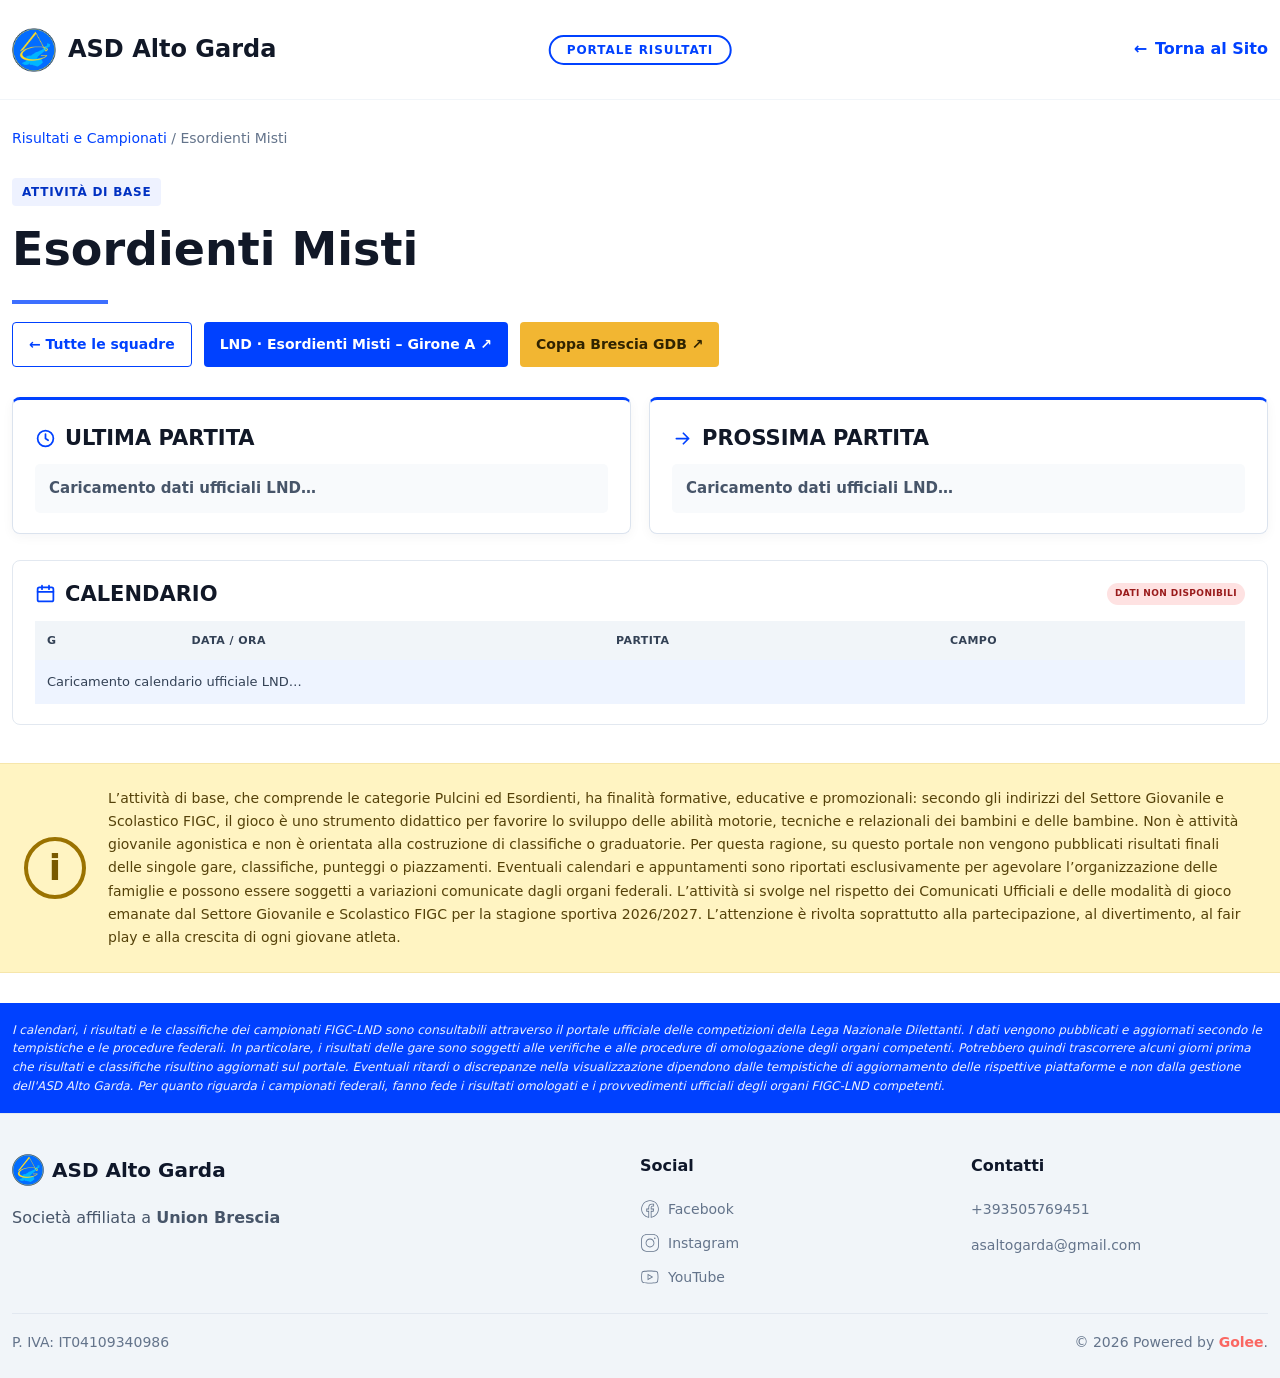
==== commit eaf7e0e2: "Add files via upload" ====
--- a/squadre/esordienti-misti/index.html
+++ b/squadre/esordienti-misti/index.html
@@ -1,5 +1,5 @@
 <!doctype html><html lang="it"><head><meta charset="utf-8"><meta name="viewport" content="width=device-width,initial-scale=1"><title>Risultati | ASD Alto Garda</title><link rel="icon" type="image/png" href="https://lh3.googleusercontent.com/v85UO1875G-aj8dECs23UeU0jsCBZZX70OP_PcHZRXrT7eEYKTVv2TqTTtoFzy5zbhVAI1ZQIYxRPo_2ZQeThbbR-cdQCiMTjUw=s64-c"><meta name="description" content="Calendario e risultati Esordienti Misti ASD Alto Garda"><link rel="stylesheet" href="../../style.css"></head><body>
-<header class="site-header"><div class="container header-inner"><a class="brand" href="../../"><img src="../../assets/unnamed.png" alt="Logo ASD Alto Garda"><span>ASD Alto Garda</span></a><div class="portal-title"><span class="portal-title-desktop">PORTALE RISULTATI</span><span class="portal-title-mobile">RISULTATI</span></div><a class="back-to-site" href="https://asaltogarda.it/"><span aria-hidden="true">←</span> Torna al Sito</a></div></header>
+<header class="site-header"><div class="container header-inner"><a class="brand" href="../../"><img src="../../assets/unnamed.png" alt="Logo ASD Alto Garda"><span class="brand-copy"><span>ASD Alto Garda</span><span class="portal-title-mobile-inline">PORTALE RISULTATI</span></span></a><div class="portal-title"><span class="portal-title-desktop">PORTALE RISULTATI</span><span class="portal-title-mobile">RISULTATI</span></div><a class="back-to-site" href="https://asaltogarda.it/"><span aria-hidden="true">←</span> Torna al Sito</a></div></header>
 <main class="container"><div class="breadcrumbs"><a href="../../">Risultati e Campionati</a> / Esordienti Misti</div><section class="team-hero"><span class="team-type">Attività di base</span><h1>Esordienti Misti</h1><div class="accent-line"></div><div class="action-links"><a class="action-link secondary" href="../../">← Tutte le squadre</a><a class="action-link" href="https://gare.lnd.it/competizione/lombardia?campionato=N2&girone=A&stagione=2026" target="_blank" rel="noopener">LND · Esordienti Misti – Girone A ↗</a><a class="action-link coppa-link" href="https://coppa-brescia.giornaledibrescia.it/coppa_brescia_2026-2027/esordienti_misti" target="_blank" rel="noopener">Coppa Brescia GDB ↗</a></div></section>
 
 
@@ -15,7 +15,7 @@
     </article>
   </div>
   <section class="base-calendar">
-    <div class="base-calendar-heading" style="display:flex;align-items:center;justify-content:space-between;gap:12px;flex-wrap:wrap;margin-bottom:14px"><h2 style="margin:0">Calendario</h2><span class="base-calendar-badge" style="display:inline-block;padding:4px 8px;border-radius:999px;background:#dcfce7;color:#166534;font-size:9px;font-weight:800;letter-spacing:.045em;white-space:nowrap">AGGIORNAMENTO…</span></div>
+    <div class="base-calendar-heading" style="display:flex;align-items:center;justify-content:space-between;gap:12px;flex-wrap:wrap;margin-bottom:14px"><h2 style="margin:0"><svg class="section-icon" viewBox="0 0 24 24" aria-hidden="true" fill="none" stroke="currentColor" stroke-width="2" stroke-linecap="round" stroke-linejoin="round"><rect x="3" y="5" width="18" height="16" rx="2"/><path d="M16 3v4M8 3v4M3 10h18"/></svg>CALENDARIO</h2><span class="base-calendar-badge" style="display:inline-block;padding:4px 8px;border-radius:999px;background:#dcfce7;color:#166534;font-size:9px;font-weight:800;letter-spacing:.045em;white-space:nowrap">AGGIORNAMENTO…</span></div>
     <div class="base-table-wrap"><table class="base-fixture-table"><thead><tr><th>G</th><th>Data / Ora</th><th>Partita</th><th>Campo</th></tr></thead><tbody>
       <tr><td colspan="5">Caricamento calendario ufficiale LND…</td></tr>
     </tbody></table></div>
--- a/style.css
+++ b/style.css
@@ -406,3 +406,31 @@
   .fixture-venue-label{display:none!important}
   .base-fixture-table .fixture-main-row td:nth-child(3){overflow-wrap:anywhere!important;word-break:normal!important}
 }
+
+/* Rifinitura finale header mobile: badge sotto il nome e link al sito sempre visibile. */
+.brand-copy{display:inline-flex;flex-direction:column;align-items:center;justify-content:center;line-height:1.05}
+.portal-title-mobile-inline{display:none}
+@media(max-width:680px){
+  .site-header{height:92px!important;min-height:92px!important}
+  .header-inner{height:92px!important;min-height:92px!important;display:flex!important;align-items:center!important;justify-content:space-between!important;padding:8px 14px!important;gap:10px!important}
+  .site-header .brand{display:flex!important;align-items:center!important;gap:8px!important;min-width:0;font-size:17px!important;line-height:1.05!important;white-space:nowrap}
+  .site-header .brand img{height:36px!important;width:auto!important;flex:0 0 auto}
+  .brand-copy{align-items:flex-start!important;gap:5px!important}
+  .portal-title-mobile-inline{align-self:flex-start!important}
+  .portal-title{display:none!important}
+  .portal-title-mobile-inline{display:inline-flex!important;align-items:center;justify-content:center;border:1.5px solid var(--blue);border-radius:999px;padding:3px 9px;color:var(--blue);font-size:9px;font-weight:800;letter-spacing:.07em;line-height:1;white-space:nowrap}
+  .back-to-site{display:inline-flex!important;align-items:center!important;justify-self:auto!important;flex:0 0 auto;font-size:11px!important;font-weight:700!important;gap:4px!important;white-space:nowrap!important}
+}
+@media(max-width:380px){
+  .site-header .brand{font-size:15px!important;gap:6px!important}
+  .site-header .brand img{height:32px!important}
+  .back-to-site{font-size:10px!important;gap:3px!important}
+}
+
+/* Calendari LND su mobile: squadre leggibili su righe separate con VS centrale. */
+@media(max-width:680px){
+  .base-fixture-table .fixture-match{white-space:normal!important;overflow-wrap:anywhere!important;word-break:normal!important}
+  .base-fixture-table .fixture-match .fixture-home,
+  .base-fixture-table .fixture-match .fixture-away{display:block!important;font-weight:700!important;line-height:1.3!important}
+  .base-fixture-table .fixture-match .fixture-vs{display:block!important;margin:3px 0!important;text-align:center!important;font-size:9px!important;font-weight:800!important;letter-spacing:.04em!important;color:#64748b!important}
+}
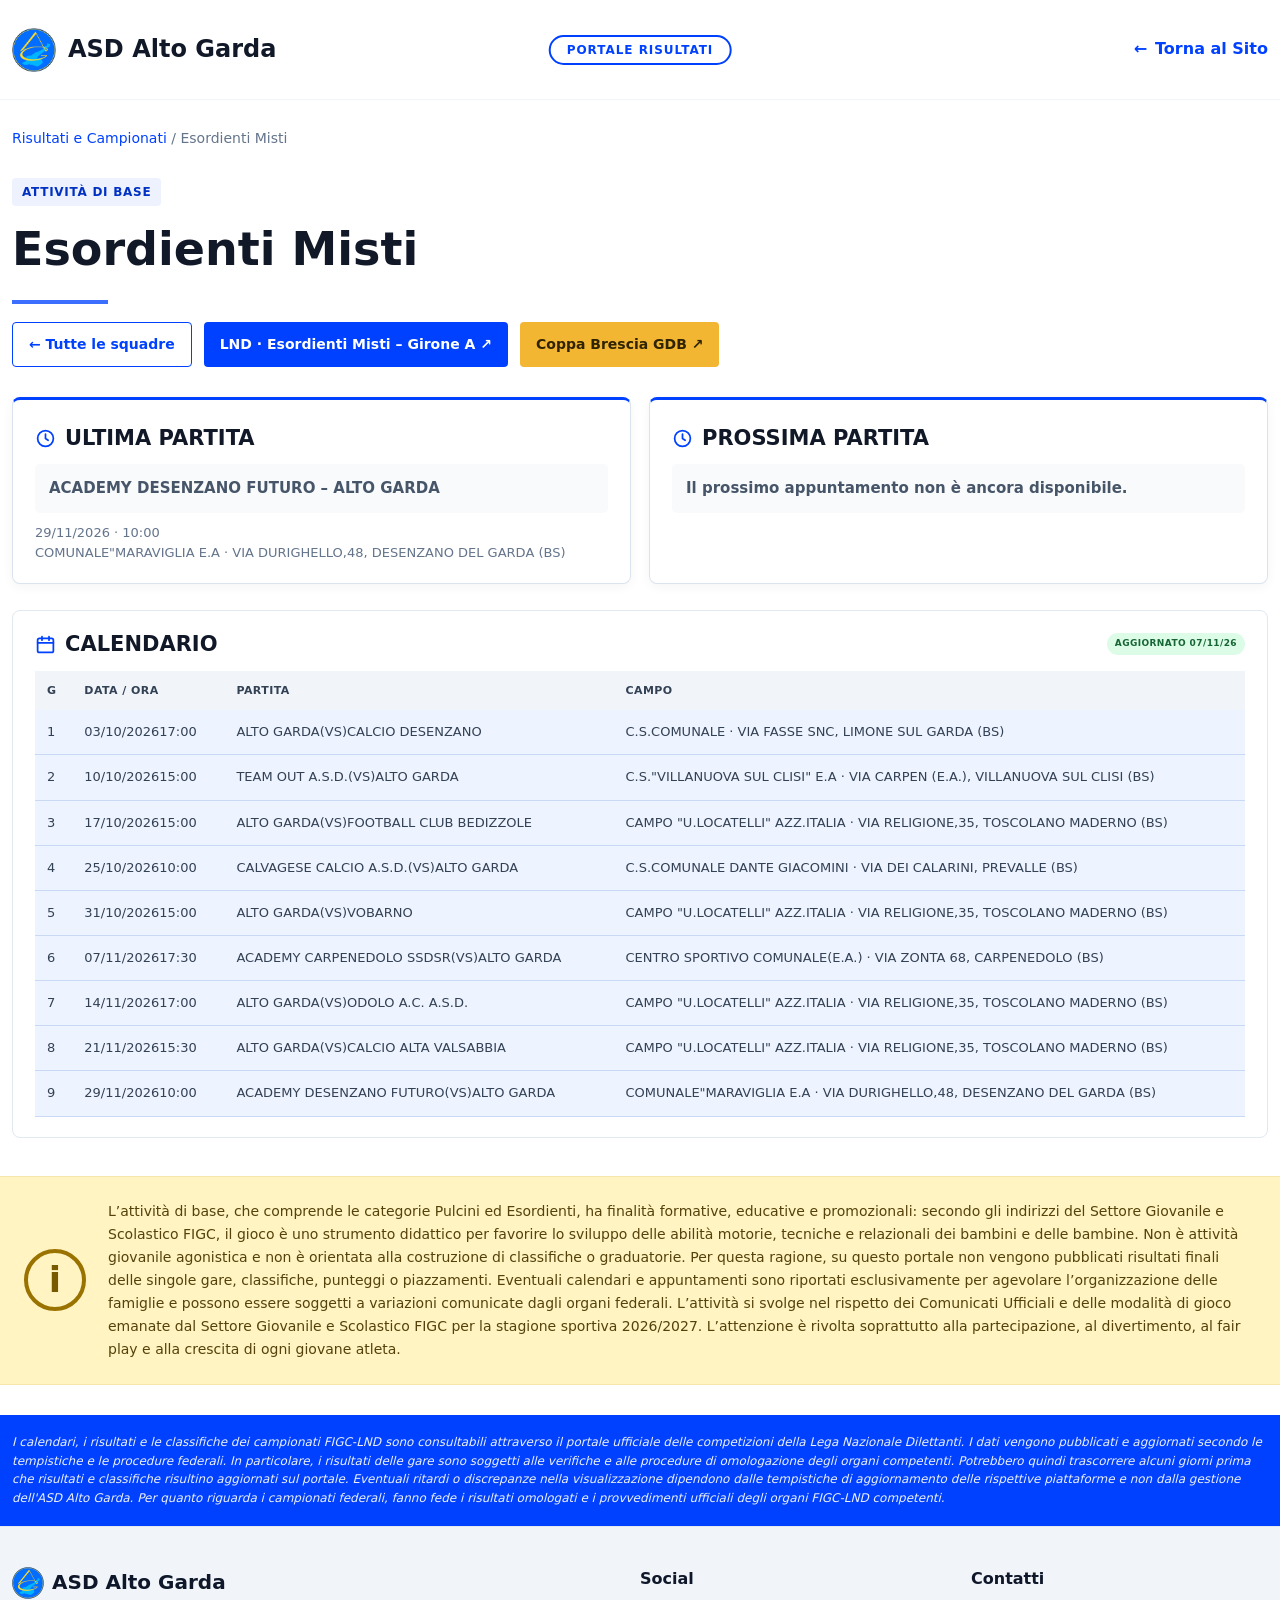
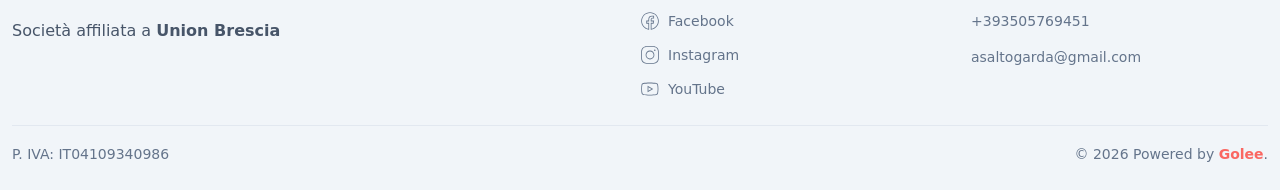
==== commit 39c3d7e3: "Add files via upload" ====
--- a/squadre/esordienti-misti/index.html
+++ b/squadre/esordienti-misti/index.html
@@ -1,4 +1,4 @@
-<!doctype html><html lang="it"><head><meta charset="utf-8"><meta name="viewport" content="width=device-width,initial-scale=1"><title>Risultati | ASD Alto Garda</title><link rel="icon" type="image/png" href="https://lh3.googleusercontent.com/v85UO1875G-aj8dECs23UeU0jsCBZZX70OP_PcHZRXrT7eEYKTVv2TqTTtoFzy5zbhVAI1ZQIYxRPo_2ZQeThbbR-cdQCiMTjUw=s64-c"><meta name="description" content="Calendario e risultati Esordienti Misti ASD Alto Garda"><link rel="stylesheet" href="../../style.css"></head><body>
+<!doctype html><html lang="it"><head><meta name="theme-color" content="#0041ff"><meta name="application-name" content="AG Risultati"><link rel="manifest" href="/manifest.webmanifest"><link rel="apple-touch-icon" href="/assets/apple-touch-icon.png"><meta name="apple-mobile-web-app-title" content="AG Risultati"><meta name="apple-mobile-web-app-capable" content="yes"><meta name="apple-mobile-web-app-status-bar-style" content="default"><meta charset="utf-8"><meta name="viewport" content="width=device-width,initial-scale=1"><title>Risultati | ASD Alto Garda</title><link rel="icon" type="image/png" href="https://lh3.googleusercontent.com/v85UO1875G-aj8dECs23UeU0jsCBZZX70OP_PcHZRXrT7eEYKTVv2TqTTtoFzy5zbhVAI1ZQIYxRPo_2ZQeThbbR-cdQCiMTjUw=s64-c"><meta name="description" content="Calendario e risultati Esordienti Misti ASD Alto Garda"><link rel="stylesheet" href="../../style.css"></head><body>
 <header class="site-header"><div class="container header-inner"><a class="brand" href="../../"><img src="../../assets/unnamed.png" alt="Logo ASD Alto Garda"><span class="brand-copy"><span>ASD Alto Garda</span><span class="portal-title-mobile-inline">PORTALE RISULTATI</span></span></a><div class="portal-title"><span class="portal-title-desktop">PORTALE RISULTATI</span><span class="portal-title-mobile">RISULTATI</span></div><a class="back-to-site" href="https://asaltogarda.it/"><span aria-hidden="true">←</span> Torna al Sito</a></div></header>
 <main class="container"><div class="breadcrumbs"><a href="../../">Risultati e Campionati</a> / Esordienti Misti</div><section class="team-hero"><span class="team-type">Attività di base</span><h1>Esordienti Misti</h1><div class="accent-line"></div><div class="action-links"><a class="action-link secondary" href="../../">← Tutte le squadre</a><a class="action-link" href="https://gare.lnd.it/competizione/lombardia?campionato=N2&girone=A&stagione=2026" target="_blank" rel="noopener">LND · Esordienti Misti – Girone A ↗</a><a class="action-link coppa-link" href="https://coppa-brescia.giornaledibrescia.it/coppa_brescia_2026-2027/esordienti_misti" target="_blank" rel="noopener">Coppa Brescia GDB ↗</a></div></section>
 
--- a/style.css
+++ b/style.css
@@ -427,10 +427,10 @@
   .back-to-site{font-size:10px!important;gap:3px!important}
 }
 
-/* Calendari LND su mobile: squadre leggibili su righe separate con VS centrale. */
+/* Calendari LND su mobile: casa a capo, (VS) e ospite sulla stessa riga. */
 @media(max-width:680px){
   .base-fixture-table .fixture-match{white-space:normal!important;overflow-wrap:anywhere!important;word-break:normal!important}
-  .base-fixture-table .fixture-match .fixture-home,
-  .base-fixture-table .fixture-match .fixture-away{display:block!important;font-weight:700!important;line-height:1.3!important}
-  .base-fixture-table .fixture-match .fixture-vs{display:block!important;margin:3px 0!important;text-align:center!important;font-size:9px!important;font-weight:800!important;letter-spacing:.04em!important;color:#64748b!important}
-}
+  .base-fixture-table .fixture-match .fixture-home{display:block!important;font-weight:700!important;line-height:1.3!important}
+  .base-fixture-table .fixture-match .fixture-vs{display:inline!important;margin:0 4px 0 0!important;text-align:left!important;font-size:9px!important;font-weight:800!important;letter-spacing:.02em!important;color:#64748b!important;white-space:nowrap!important}
+  .base-fixture-table .fixture-match .fixture-away{display:inline!important;font-weight:700!important;line-height:1.3!important}
+}
